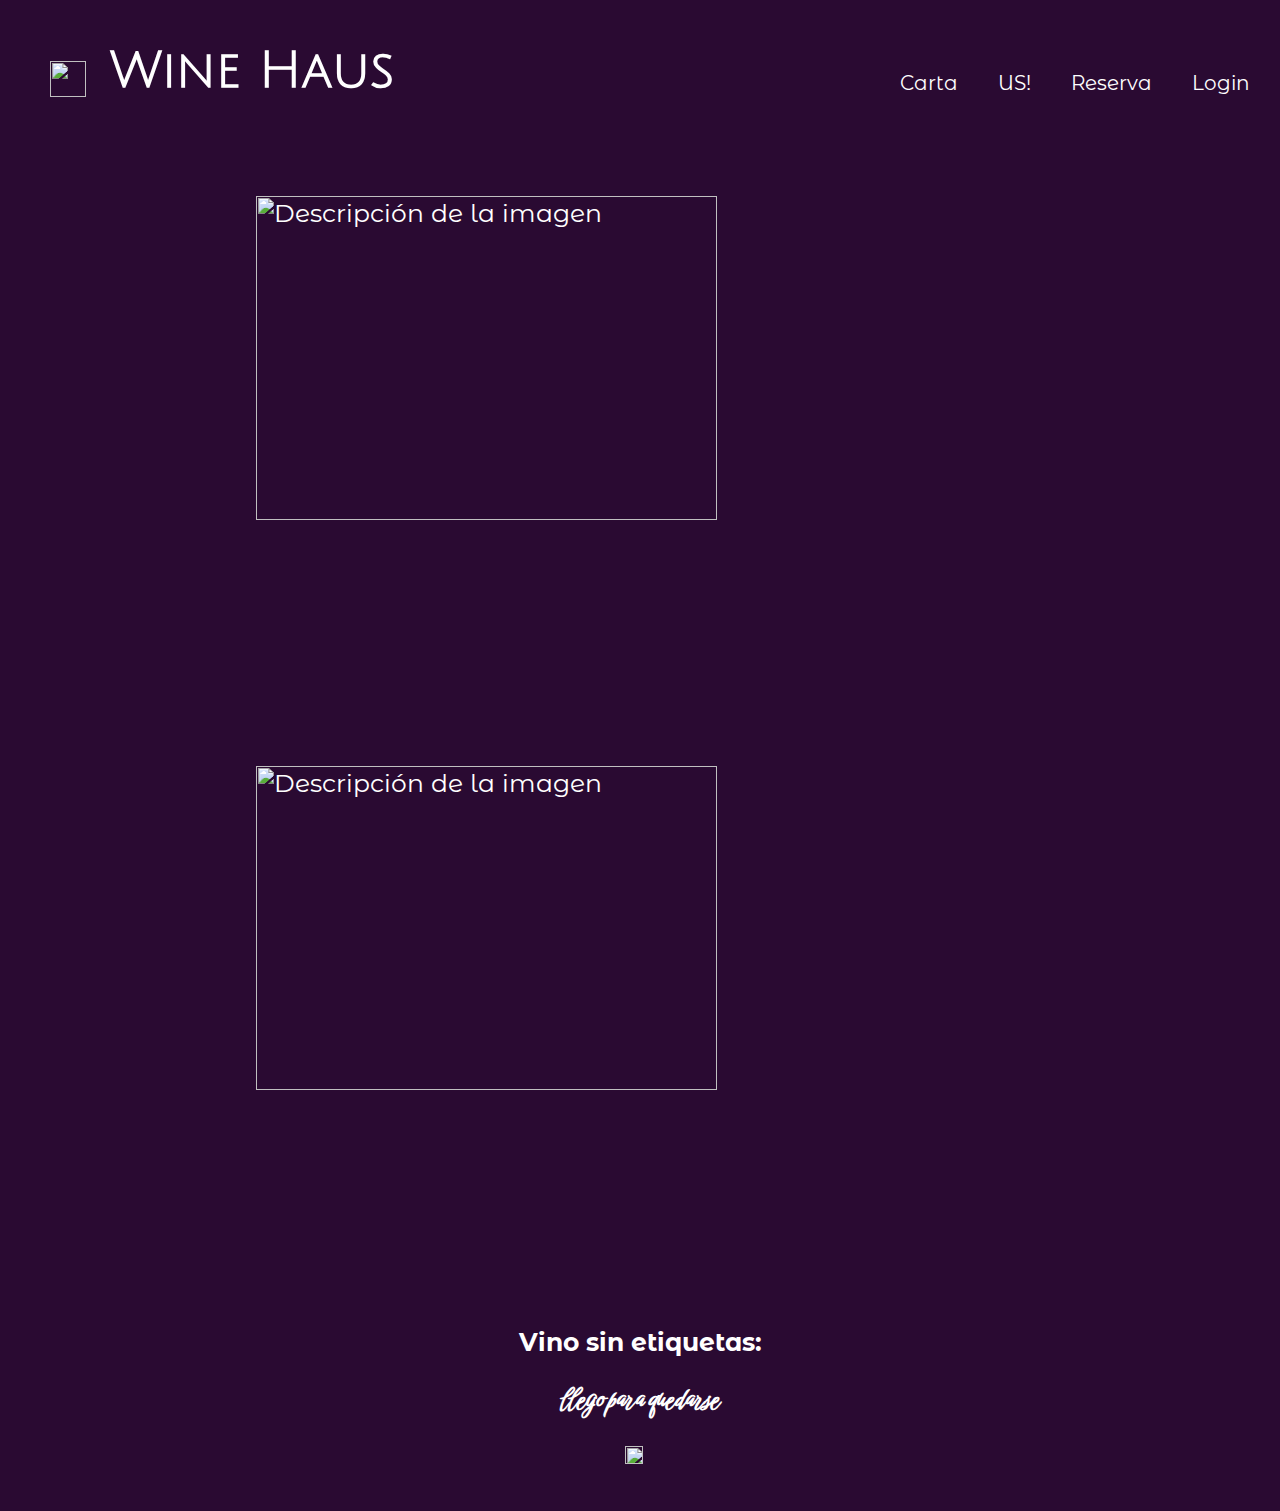
==== Produccion/index.html @ 64067903 "Add files via upload" ====
<!DOCTYPE <html>
 <html>
     <head>
        <title>
          Wine Haus
        </title>
        <link href="Estilos/estilo.css" rel="stylesheet" type="text/css">
        <style>
              @import url('https://fonts.googleapis.com/css2?family=Montserrat+Alternates&display=swap');
              @import url('https://fonts.googleapis.com/css2?family=Julius+Sans+One&family=Montserrat+Alternates&display=swap');
              @import url('https://fonts.googleapis.com/css2?family=Birthstone+Bounce:wght@500&family=Julius+Sans+One&family=Montserrat+Alternates&display=swap');
        </style>
      </head>
      <body>
      <header>
            <nav class="">
              <h1>Wine Haus</h1>
            <div class="WH">
              <img src="https://wine.haus/wp-content/uploads/2021/11/WH-LOGO-F.png">
            </div>
              <ul>
                <a href="Carta.html">Carta</a/li>
                <a href="US!.html">US!</a/li>
                <a href="Reserva.html">Reserva</a/li>
                <a href="Login.html">Login</a/li>
              </ul>
            </nav>
      </header>
        <div class="Fotos">
          <img src="https://mail.google.com/mail/u/0?ui=2&ik=477d6d16b9&attid=0.1.1&permmsgid=msg-f:1764254094885174737&th=187be3c07b28bdd1&view=fimg&fur=ip&sz=s0-l75-ft&attbid=ANGjdJ9NhbtNNQAa0BiLMphOgJhnTJ3abOiWZz_mZv8eS_GRNRr2gqo2LXFJ5SGZ3FAk-f4OEo5MAnlBtE4ISwv4uo3Pj_LsO0rvDjx9JyhMt65cBvW2Pb5M7aWPT_k&disp=emb" alt="Descripción de la imagen">
          <img src="https://mail.google.com/mail/u/0?ui=2&ik=477d6d16b9&attid=0.2&permmsgid=msg-f:1764190191412478137&th=187ba9a1cb5e80b9&view=att&disp=safe&realattid=f_lgwuxt3n1" alt="Descripción de la imagen"> 
        </div>
          <h2>Vino sin etiquetas:</h2>
          <h3> llego para quedarse </h3>

        <div class="Redes Sociales">
          <a href="https://www.instagram.com/winehaus.ar/?hl=es"><img src="https://cdn-icons-png.flaticon.com/512/87/87390.png" alt= "Instagram" class="logo"></a>
      </div>
      </body>
  </html>
---- Produccion/Estilos/estilo.css ----
h1{
text-align: left;
margin-left: 100px;
font-family: 'Julius Sans One', sans-serif;
}
.WH{
    display: flex;
    float: left;
    width: 100px;
    height: 100px;
    margin-left: 20px;
    margin-top: -100px;
}
body{
    font-family: 'Montserrat Alternates', sans-serif;
    margin-left:auto;
    background-color: #2A0A32;
    color: white;
    align-items: center;
    justify-content: flex-end;
    margin:auto; 
    text-align: flex-start;
    font-size: 25px;
}
header{
    padding: 10px;
    background-color:#2A0A32;
    color: white;
    align-items: top;
}

nav ul{
    display: flex;
    justify-content: right;
    color: white

}
.barra{
    display: flex;
    width: 1080px;
    height: 100px;
    align-items: center;
    flex-direction: column;
    justify-self: flex-start;
}

ul a {
    text-decoration: none;
    display: flex;
    flex-direction: row;
    justify-content: flex-end;
    font-size: 20px;
    color: white;
    margin: 20px;
    margin-top: -60px;

}

h2, h3{
    display: flex;
    text-align: center;
    justify-content: center;
    font-size: 25px;
}
h3{
    font-family: 'Birthstone Bounce', cursive;
}
img{
    display: block;
    margin-bottom: 20px;
    width: 60%;
    height: 5m;
    margin: auto;
    margin-top: 30px;
    
}

.logo{
    max-width: 30px;
    max-height: 30px;
    margin-bottom: 35px;
}
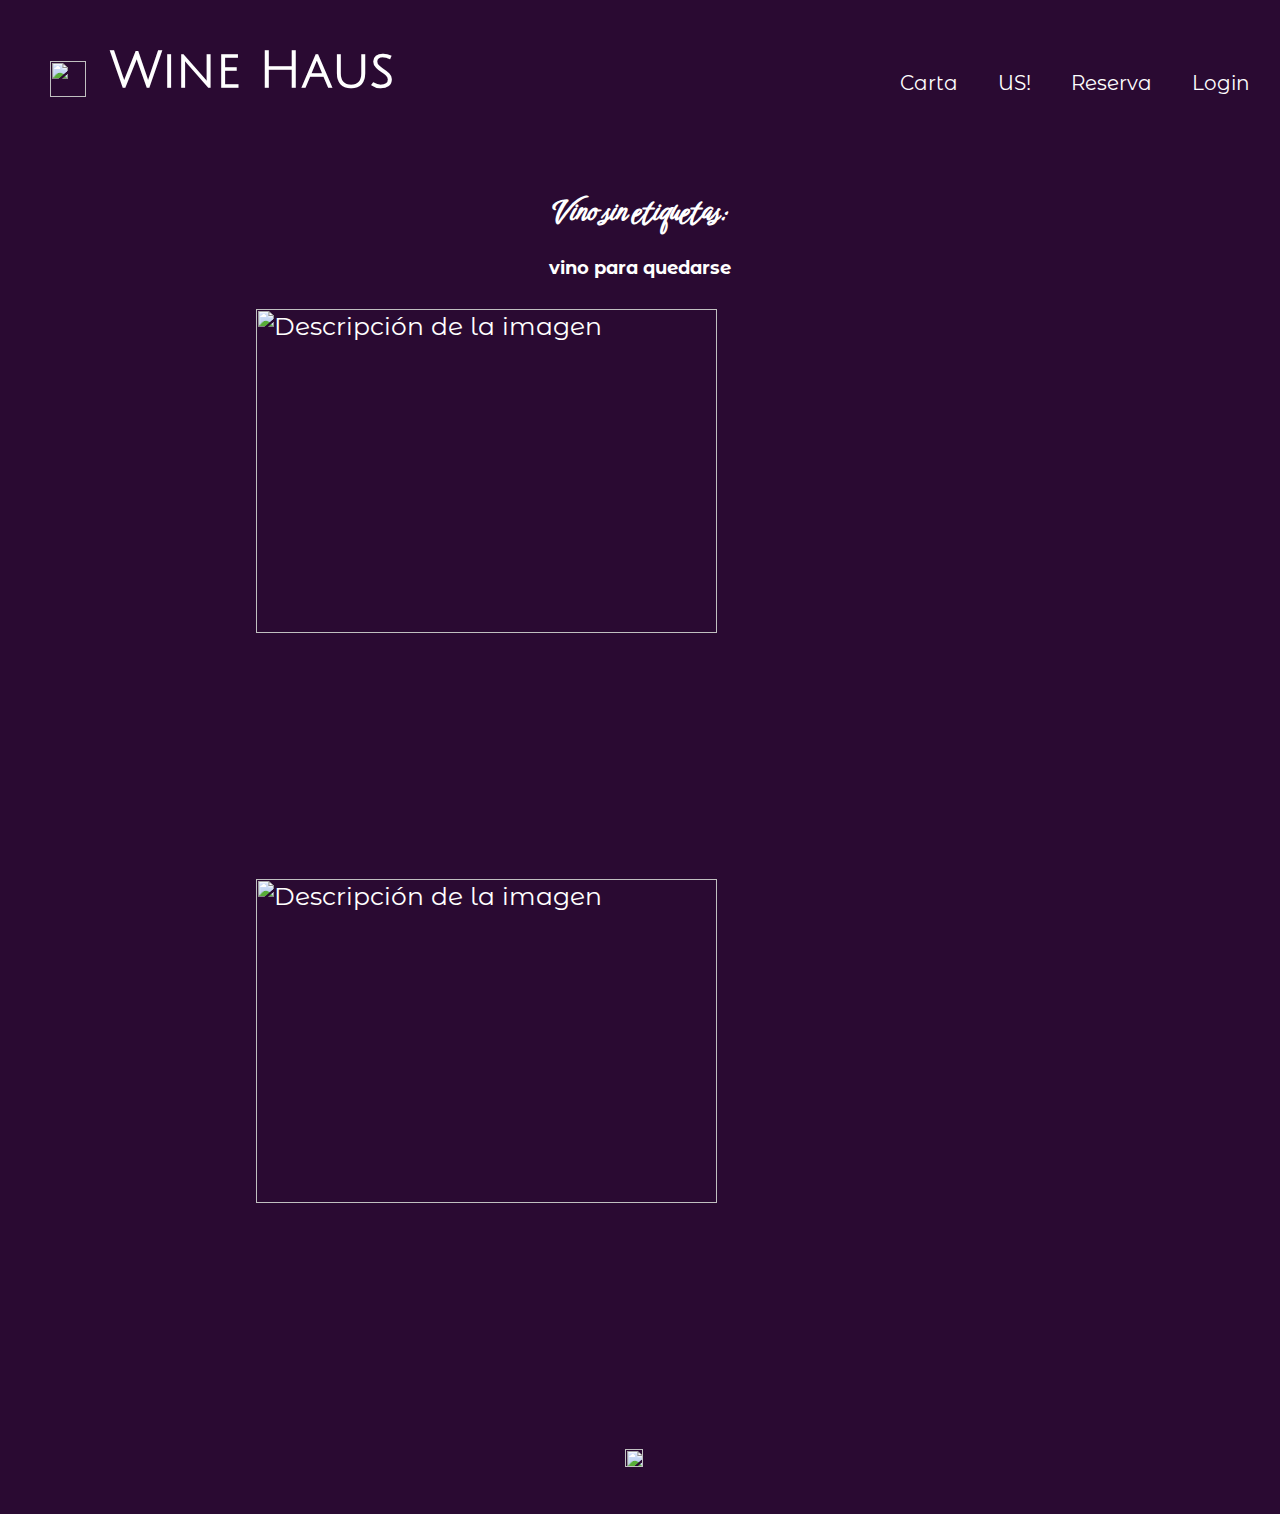
==== commit 953fd984: "Add files via upload" ====
--- a/Produccion/index.html
+++ b/Produccion/index.html
@@ -15,6 +15,7 @@
       <header>
             <nav class="">
               <h1>Wine Haus</h1>
+             
             <div class="WH">
               <img src="https://wine.haus/wp-content/uploads/2021/11/WH-LOGO-F.png">
             </div>
@@ -26,13 +27,12 @@
               </ul>
             </nav>
       </header>
+      <h2>Vino sin etiquetas:</h2>
+      <h3> vino   para   quedarse </h3>
         <div class="Fotos">
           <img src="https://mail.google.com/mail/u/0?ui=2&ik=477d6d16b9&attid=0.1.1&permmsgid=msg-f:1764254094885174737&th=187be3c07b28bdd1&view=fimg&fur=ip&sz=s0-l75-ft&attbid=ANGjdJ9NhbtNNQAa0BiLMphOgJhnTJ3abOiWZz_mZv8eS_GRNRr2gqo2LXFJ5SGZ3FAk-f4OEo5MAnlBtE4ISwv4uo3Pj_LsO0rvDjx9JyhMt65cBvW2Pb5M7aWPT_k&disp=emb" alt="Descripción de la imagen">
           <img src="https://mail.google.com/mail/u/0?ui=2&ik=477d6d16b9&attid=0.2&permmsgid=msg-f:1764190191412478137&th=187ba9a1cb5e80b9&view=att&disp=safe&realattid=f_lgwuxt3n1" alt="Descripción de la imagen"> 
         </div>
-          <h2>Vino sin etiquetas:</h2>
-          <h3> llego para quedarse </h3>
-
         <div class="Redes Sociales">
           <a href="https://www.instagram.com/winehaus.ar/?hl=es"><img src="https://cdn-icons-png.flaticon.com/512/87/87390.png" alt= "Instagram" class="logo"></a>
       </div>
--- a/Produccion/Estilos/estilo.css
+++ b/Produccion/Estilos/estilo.css
@@ -60,10 +60,27 @@
     display: flex;
     text-align: center;
     justify-content: center;
-    font-size: 25px;
+}
+h2{
+    font-family: 'Birthstone Bounce', cursive;
+    font-size: 30px;
 }
 h3{
-    font-family: 'Birthstone Bounce', cursive;
+    font-size: 18px;
+}
+h4{
+    display: flex;
+    text-align: center;
+    justify-content: center;
+    font-size: 20px;
+    padding-top: 80px;
+}
+h5{
+    display: flex;
+    text-align: center;
+    justify-content: center;
+    font-size: 20px;
+    padding-top: 80px;
 }
 img{
     display: block;
@@ -72,7 +89,6 @@
     height: 5m;
     margin: auto;
     margin-top: 30px;
-    
 }
 
 .logo{
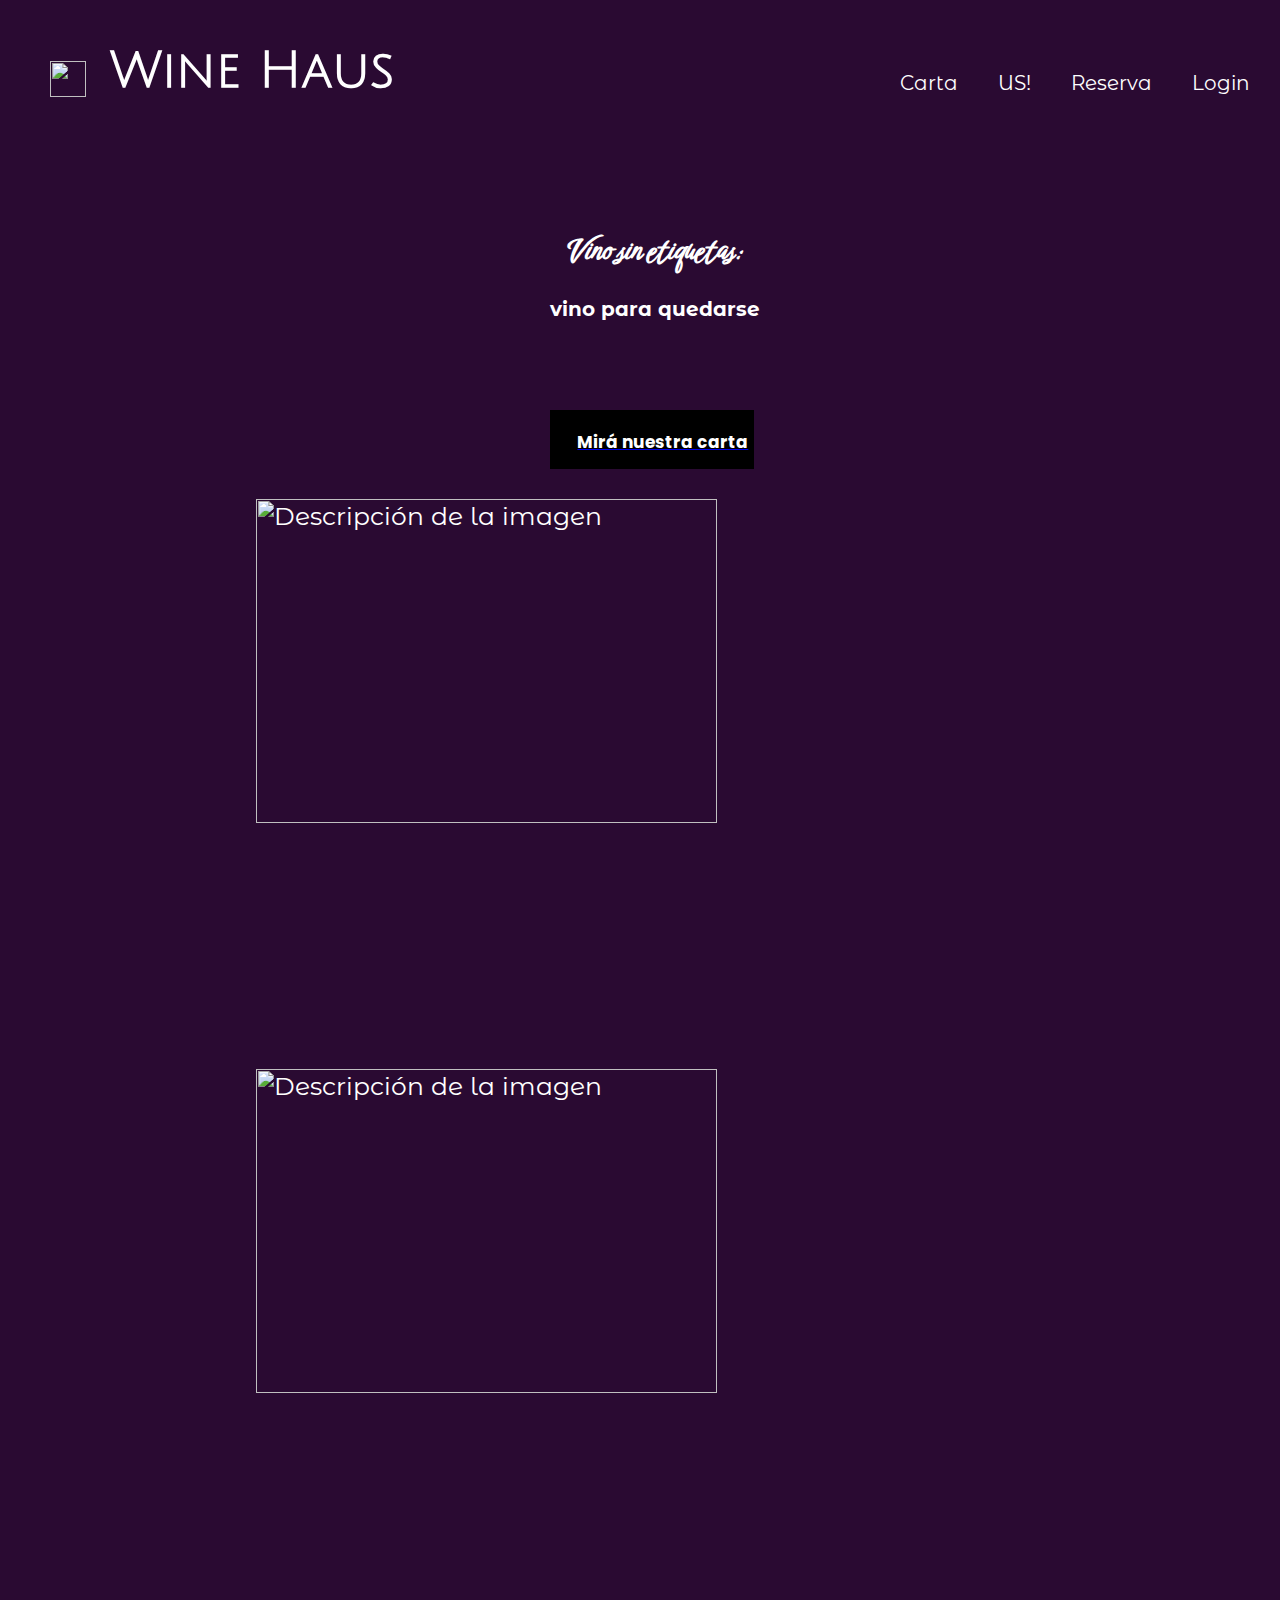
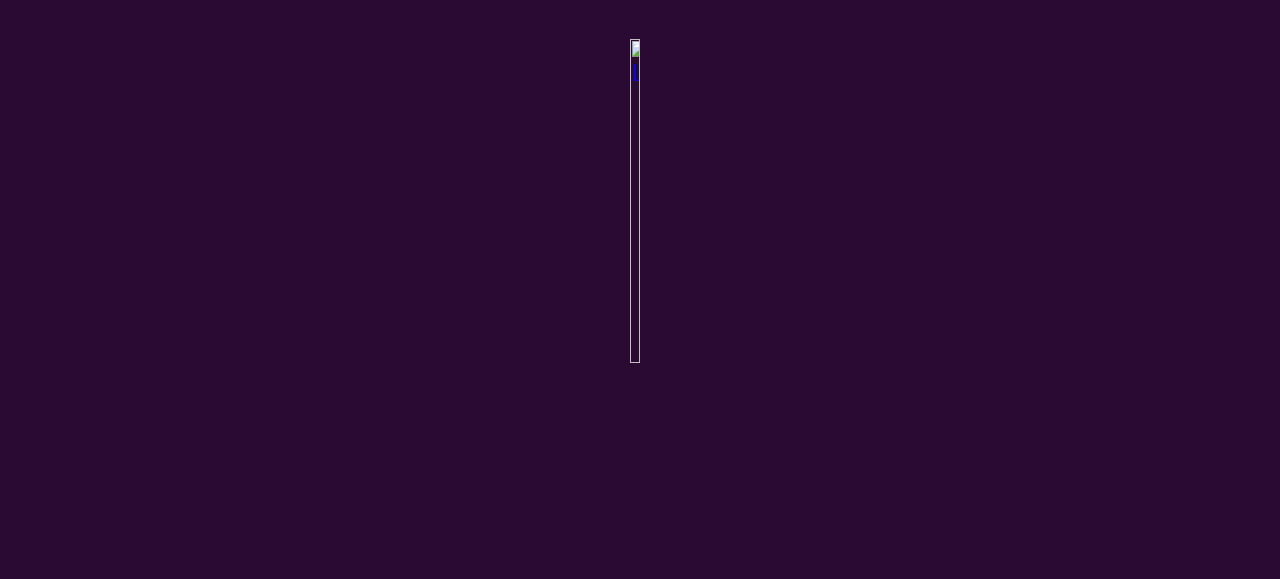
==== commit 45303e08: "Add files via upload" ====
--- a/Produccion/index.html
+++ b/Produccion/index.html
@@ -9,13 +9,13 @@
               @import url('https://fonts.googleapis.com/css2?family=Montserrat+Alternates&display=swap');
               @import url('https://fonts.googleapis.com/css2?family=Julius+Sans+One&family=Montserrat+Alternates&display=swap');
               @import url('https://fonts.googleapis.com/css2?family=Birthstone+Bounce:wght@500&family=Julius+Sans+One&family=Montserrat+Alternates&display=swap');
+                @import url('https://fonts.googleapis.com/css2?family=Poppins:wght@100&display=swap');
         </style>
       </head>
       <body>
       <header>
             <nav class="">
               <h1>Wine Haus</h1>
-             
             <div class="WH">
               <img src="https://wine.haus/wp-content/uploads/2021/11/WH-LOGO-F.png">
             </div>
@@ -27,15 +27,30 @@
               </ul>
             </nav>
       </header>
-      <h2>Vino sin etiquetas:</h2>
-      <h3> vino   para   quedarse </h3>
+
+      <div class="principal">
+        <h2>Vino sin etiquetas:</h2>
+        <h3> vino para quedarse </h3>
+      </div>
+
+      <div class="cuadro">
+        <a href="Carta.html">
+        <p>Mirá nuestra carta</p>
+        </a>
+      </div>
+      
         <div class="Fotos">
           <img src="https://mail.google.com/mail/u/0?ui=2&ik=477d6d16b9&attid=0.1.1&permmsgid=msg-f:1764254094885174737&th=187be3c07b28bdd1&view=fimg&fur=ip&sz=s0-l75-ft&attbid=ANGjdJ9NhbtNNQAa0BiLMphOgJhnTJ3abOiWZz_mZv8eS_GRNRr2gqo2LXFJ5SGZ3FAk-f4OEo5MAnlBtE4ISwv4uo3Pj_LsO0rvDjx9JyhMt65cBvW2Pb5M7aWPT_k&disp=emb" alt="Descripción de la imagen">
           <img src="https://mail.google.com/mail/u/0?ui=2&ik=477d6d16b9&attid=0.2&permmsgid=msg-f:1764190191412478137&th=187ba9a1cb5e80b9&view=att&disp=safe&realattid=f_lgwuxt3n1" alt="Descripción de la imagen"> 
         </div>
-        <div class="Redes Sociales">
-          <a href="https://www.instagram.com/winehaus.ar/?hl=es"><img src="https://cdn-icons-png.flaticon.com/512/87/87390.png" alt= "Instagram" class="logo"></a>
-      </div>
+      
+        <div class="RedesSociales">
+          <div>
+            <a href="https://www.instagram.com/winehaus.ar/?hl=es">
+              <img src="C:\Users\chiquirios\OneDrive\Documentos\Produccion\instagram (1).png" alt="Logo">
+            </a>
+          </div>          
+       </div>
       </body>
   </html>
 
--- a/Produccion/Estilos/estilo.css
+++ b/Produccion/Estilos/estilo.css
@@ -53,35 +53,52 @@
     color: white;
     margin: 20px;
     margin-top: -60px;
-
-}
-
-h2, h3{
-    display: flex;
-    text-align: center;
-    justify-content: center;
-}
-h2{
-    font-family: 'Birthstone Bounce', cursive;
+}
+
+.principal h2,h3{
+    color: white;
     font-size: 30px;
-}
-h3{
-    font-size: 18px;
-}
-h4{
-    display: flex;
-    text-align: center;
-    justify-content: center;
+    justify-content: center; 
+    text-align: center;
+    margin-left: 30px;
+    font-family:'Birthstone Bounce', cursive;
+    margin-top: 5%;
+}
+.principal h3{
+    font-family: 'Montserrat Alternates', sans-serif;
     font-size: 20px;
-    padding-top: 80px;
-}
-h5{
-    display: flex;
-    text-align: center;
-    justify-content: center;
-    font-size: 20px;
-    padding-top: 80px;
-}
+    margin-top: 2%;
+}
+
+.cuadro{
+    width: 200px; 
+    height: 55px; 
+    border: 2px solid black; 
+    align-items: center;
+    margin-left: 43%;
+    margin-top: 7%;
+    background-color: black;
+}
+
+.cuadro p{
+    text-align: justify; 
+    align-items: justify;
+    font-family: "Poppins", sans-serif;
+    font-weight: bold;
+    margin-left: 25px;
+    color: white;
+    text-decoration: none;
+}
+
+.cuadro p:hover{
+    background-color: white;
+    color: black;
+}
+.cuadro:hover{
+    background-color: white;
+    color: black;
+}
+
 img{
     display: block;
     margin-bottom: 20px;
@@ -89,10 +106,252 @@
     height: 5m;
     margin: auto;
     margin-top: 30px;
-}
-
-.logo{
+    
+}
+
+.RedesSociales{
     max-width: 30px;
     max-height: 30px;
     margin-bottom: 35px;
-}+    align-items: center;
+    text-align: center;
+    justify-content: center;
+    margin-left: 620px;
+}
+
+
+.fondo{
+    background-image: url(https://img.archiexpo.es/images_ae/photo-g/132605-10788216.webp);
+    background-repeat: repeat;
+    width: 32,5cm;
+    height: 40cm;
+    position:absolute;
+    background-size:cover;
+}
+
+.vino{
+    font-family: Arial, Helvetica, sans-serif;
+    color: white;
+    justify-content:left;
+    margin-left: 20px;
+    margin-bottom: 10px;
+    padding-top: 30px;
+}
+
+.segundo h2,h3{
+    color: white;
+    font-size: 20px;
+    justify-content: left;
+    margin-left: 30px;
+    font-family: 'Poppins', sans-serif;
+
+}
+
+.segundo h3{
+    justify-content: left;
+    text-align: left;
+    margin-left: 30px;
+}
+
+h4,h5,h6,h7,h8,h9,h10,h11,h12,h13,h14{
+    font-family:'Manrope', sans-serif;
+    color: white;
+    text-align: flex-start;
+    font-size: 27px;
+    font-weight: bold;
+    margin-left: 30px;
+    margin-top: 50px;
+}
+
+p{
+    font-family:'Manrope', sans-serif;
+    color: white;
+    text-align:left;
+    font-size: 17px;
+    margin-left: 30px;
+}
+
+.Contenedor{
+    float:left;
+    column-count: 2;
+    column-gap: 20px;
+}
+
+.Introduccion{
+    font-family: "Poppins", sans-serif;
+    margin-left: 20px;
+    display: flex;
+    justify-content: flex-end;
+    margin-right: -20px;
+    padding-right: 40px;
+}
+
+.Introduccion2{
+    font-family: "Poppins", sans-serif;
+    margin-left: 20px;
+    display: flex;
+    justify-content: flex-end;
+    margin-right: -20px;
+    padding-right: 40px;
+    font-weight: bold;
+}
+.Presentacion1{
+    font-family: 'Poppins', sans-serif;
+    background-color: #2A0A32;
+    color: white;
+    justify-content: flex-end;
+    text-align: flex-start;
+    font-size: 23px;
+    display: flex;
+    justify-content: center;
+    padding-top: 230px;
+    margin-left: -485px;
+}
+
+.Presentacion2{
+    font-family: "Poppins", sans-serif;
+    background-color: #2A0A32;
+    color: white;
+    justify-content:baseline;
+    text-align: flex-start;
+    font-size: 23px;
+    display: flex;
+    justify-content: center;
+    padding-top: 25px;
+    margin-left: auto;
+    margin-top: -57px;
+}
+
+.Presentacion3{
+    font-family: "Poppins", sans-serif;
+    background-color: #2A0A32;
+    color: white;
+    justify-content: flex-end;
+    text-align: flex-start;
+    font-size: 23px;
+    display: flex;
+    justify-content: right;
+    padding-top: 255px;
+    margin-right: 355px;
+    margin-top: -288px;
+}
+
+.Fotodueños{
+    margin-bottom: 20px;
+    margin: auto;
+    margin-top: 30px;
+    width: 150px;
+    height: 150px;
+    object-fit: cover;
+    display: flex;
+    justify-content: space-between;
+    margin: 0 auto; 
+    text-align: center;
+    justify-content: center;
+ }
+      
+.Fotodueños img{
+    width: 150%; 
+    margin-right: 10px; 
+    text-align: center;
+    justify-content: center;
+}
+    
+.Fotodueños img:last-child{
+    margin-right: 0;
+    text-align: center;
+    justify-content: center;
+}
+
+.Textito h2{
+    color: white;
+    font-size: 30px;
+    justify-content: left;
+    margin-left: 50px;
+    margin-top: 75px;
+    font-family: 'Poppins', sans-serif;
+}
+
+.Textito h3{
+    color: white;
+    font-size: 15px;
+    justify-content: justify;
+    margin-left: 5px;
+    font-family: 'Poppins', sans-serif;
+}
+
+.Textito h4{
+    color: white;
+    font-size: 15px;
+    justify-content: justify;
+    margin-left: 122px;
+    font-family: 'Poppins', sans-serif;
+    margin-right: 80px;
+}
+
+.Textito h5{
+    color: white;
+    font-size: 15px;
+    justify-content: justify;
+    margin-left: 122px;
+    font-family: 'Poppins', sans-serif;
+    margin-right: 80px;
+}
+
+.contacto{
+    color: white;
+    font-size: 30px;
+    justify-content: center; 
+    text-align: center;
+    margin-left: 12px;
+    font-family: 'Poppins', sans-serif;
+    font-weight:bolder;
+}
+
+.Contactofinal{
+    display: flex;
+    flex-direction: column;
+    align-items: center;
+    justify-content: center;
+    height: 60vh; 
+}
+  
+.contacto,.Mail,.Telefono{
+    margin-bottom: 10px; 
+}
+  
+
+.Mail{
+    flex-direction: column;
+    align-items: center;
+    justify-content: center;
+}
+
+.Telefono{
+    flex-direction: column;
+    align-items: center;
+    justify-content: center;
+}
+
+.WH2{
+    max-width: 240px;
+    max-height: 230px;
+    margin-bottom: 35px;
+    justify-content: center;
+    align-items: center;
+    vertical-align: middle;
+    flex-direction: column;
+    margin-left: 527px
+}
+
+.botonRESERVA{
+    font-family: "Poppins", sans-serif;
+    margin-left: 20px;
+    display: flex;
+    justify-content: flex-end;
+    margin-right: 40px;
+    padding-right: 40px;
+    font-weight: bold;
+    cursor: pointer;
+    position: sticky;
+}
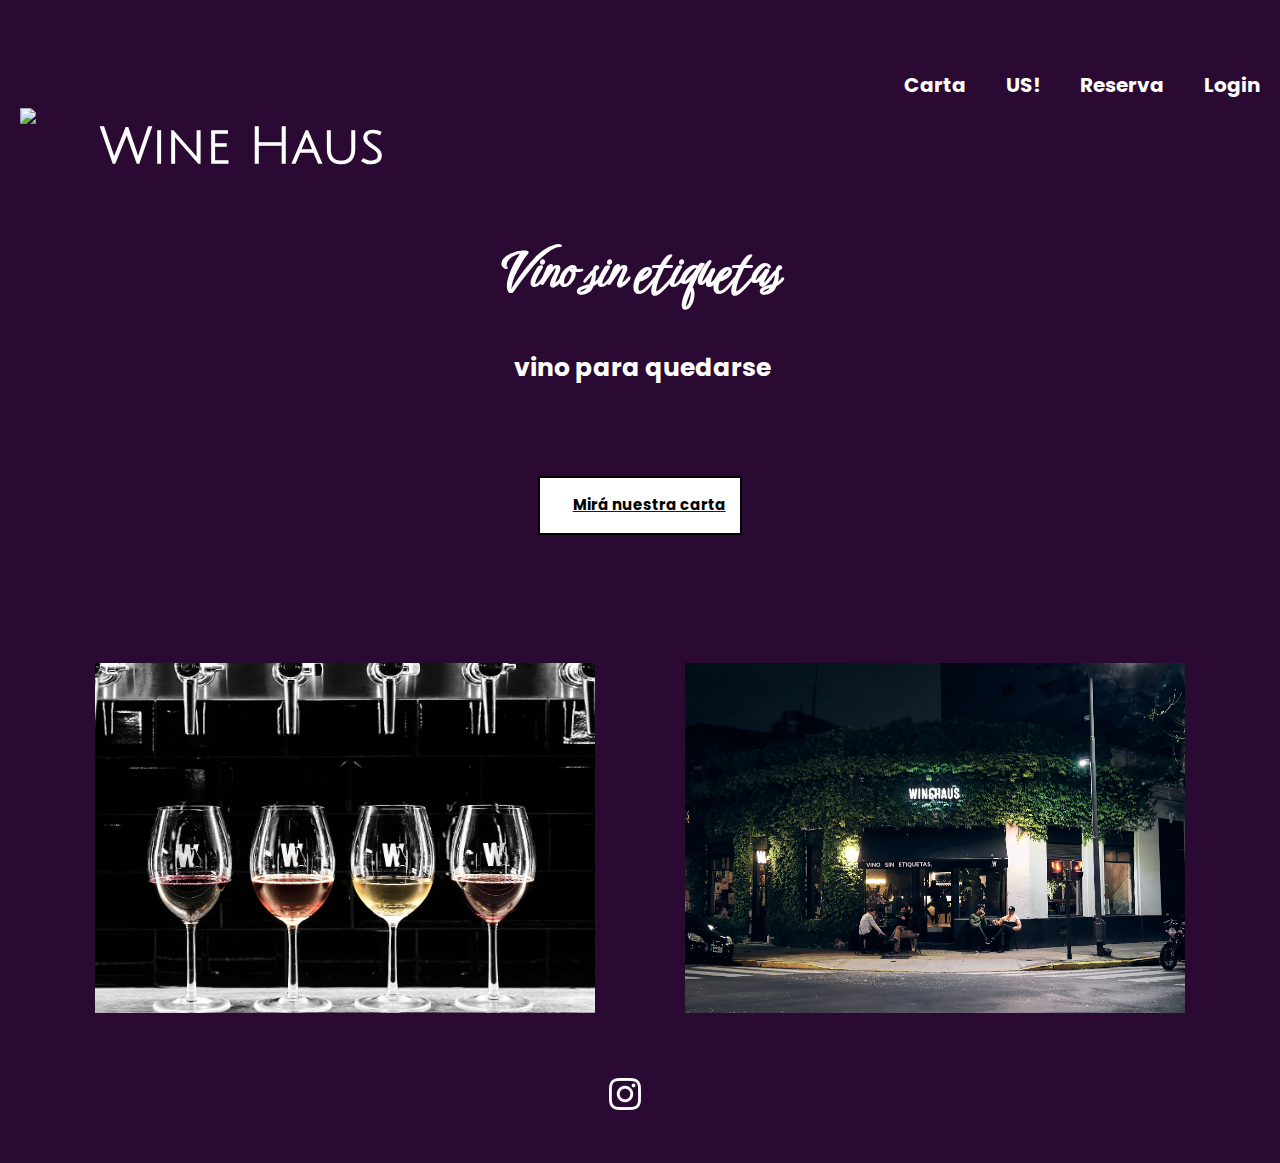
==== commit 5d80021f: "Add files via upload" ====
--- a/Produccion/index.html
+++ b/Produccion/index.html
@@ -6,30 +6,50 @@
         </title>
         <link href="Estilos/estilo.css" rel="stylesheet" type="text/css">
         <style>
-              @import url('https://fonts.googleapis.com/css2?family=Montserrat+Alternates&display=swap');
               @import url('https://fonts.googleapis.com/css2?family=Julius+Sans+One&family=Montserrat+Alternates&display=swap');
               @import url('https://fonts.googleapis.com/css2?family=Birthstone+Bounce:wght@500&family=Julius+Sans+One&family=Montserrat+Alternates&display=swap');
-                @import url('https://fonts.googleapis.com/css2?family=Poppins:wght@100&display=swap');
+              @import url('https://fonts.googleapis.com/css2?family=Poppins:wght@100&display=swap');
         </style>
       </head>
       <body>
       <header>
-            <nav class="">
+          <input type="checkbox" id="check">
+          <label for="check" class="mostrar-menu">
+            &#8801
+          </label>
+          
+              <div class="menu">
+                <a href="Carta.html"> Carta</a>
+                <a href="US!.html"> US!</a>
+                <a href="Reserva.html"> Reserva</a>
+                <a href="Login.html"> Login</a>
+                <label for="check" class="esconder-menu">
+                  &#215
+                </label>
+              </div>
+       </header>
+       
+      <nav class="">
               <h1>Wine Haus</h1>
             <div class="WH">
               <img src="https://wine.haus/wp-content/uploads/2021/11/WH-LOGO-F.png">
             </div>
+
+            <div class="menu2"> 
               <ul>
-                <a href="Carta.html">Carta</a/li>
-                <a href="US!.html">US!</a/li>
-                <a href="Reserva.html">Reserva</a/li>
-                <a href="Login.html">Login</a/li>
-              </ul>
-            </nav>
-      </header>
+                <a href="Carta.html"> Carta</a>
+                <a href="US!.html"> US!</a>
+                <a href="Reserva.html"> Reserva</a>
+                <a href="Login.html"> Login</a>
+              </ul> 
+            </div>
+
+      </nav>
+
+    
 
       <div class="principal">
-        <h2>Vino sin etiquetas:</h2>
+        <h2>Vino sin etiquetas</h2>
         <h3> vino para quedarse </h3>
       </div>
 
@@ -39,18 +59,26 @@
         </a>
       </div>
       
-        <div class="Fotos">
-          <img src="https://mail.google.com/mail/u/0?ui=2&ik=477d6d16b9&attid=0.1.1&permmsgid=msg-f:1764254094885174737&th=187be3c07b28bdd1&view=fimg&fur=ip&sz=s0-l75-ft&attbid=ANGjdJ9NhbtNNQAa0BiLMphOgJhnTJ3abOiWZz_mZv8eS_GRNRr2gqo2LXFJ5SGZ3FAk-f4OEo5MAnlBtE4ISwv4uo3Pj_LsO0rvDjx9JyhMt65cBvW2Pb5M7aWPT_k&disp=emb" alt="Descripción de la imagen">
-          <img src="https://mail.google.com/mail/u/0?ui=2&ik=477d6d16b9&attid=0.2&permmsgid=msg-f:1764190191412478137&th=187ba9a1cb5e80b9&view=att&disp=safe&realattid=f_lgwuxt3n1" alt="Descripción de la imagen"> 
+      <div class="fotos">
+        <div class="foto1">
+          <img src="./imagenes/copas de vino pag. inicio.jpg" alt="Imagen 1">
         </div>
-      
+
+        <div class="foto2">
+          <img src="./imagenes/foto WH afuera.jpeg" alt="Imagen 2">
+        </div>
+        
+        </div>
+
+    
+      <footer> 
         <div class="RedesSociales">
-          <div>
+          <div class="logo">
             <a href="https://www.instagram.com/winehaus.ar/?hl=es">
-              <img src="C:\Users\chiquirios\OneDrive\Documentos\Produccion\instagram (1).png" alt="Logo">
+              <img src="./imagenes/instagram (1).png" alt="Logo">
             </a>
           </div>          
        </div>
+      </footer>
       </body>
-  </html>
-
+  </html>--- a/Produccion/Estilos/estilo.css
+++ b/Produccion/Estilos/estilo.css
@@ -1,357 +1,925 @@
 h1{
-text-align: left;
-margin-left: 100px;
-font-family: 'Julius Sans One', sans-serif;
-}
-.WH{
-    display: flex;
-    float: left;
-    width: 100px;
-    height: 100px;
-    margin-left: 20px;
-    margin-top: -100px;
-}
-body{
-    font-family: 'Montserrat Alternates', sans-serif;
-    margin-left:auto;
-    background-color: #2A0A32;
-    color: white;
-    align-items: center;
-    justify-content: flex-end;
-    margin:auto; 
-    text-align: flex-start;
-    font-size: 25px;
-}
-header{
-    padding: 10px;
-    background-color:#2A0A32;
-    color: white;
-    align-items: top;
-}
-
-nav ul{
-    display: flex;
-    justify-content: right;
-    color: white
-
-}
-.barra{
-    display: flex;
-    width: 1080px;
-    height: 100px;
-    align-items: center;
-    flex-direction: column;
-    justify-self: flex-start;
-}
-
-ul a {
-    text-decoration: none;
-    display: flex;
-    flex-direction: row;
-    justify-content: flex-end;
-    font-size: 20px;
-    color: white;
-    margin: 20px;
-    margin-top: -60px;
-}
-
-.principal h2,h3{
-    color: white;
-    font-size: 30px;
-    justify-content: center; 
-    text-align: center;
-    margin-left: 30px;
-    font-family:'Birthstone Bounce', cursive;
-    margin-top: 5%;
-}
-.principal h3{
-    font-family: 'Montserrat Alternates', sans-serif;
-    font-size: 20px;
-    margin-top: 2%;
-}
-
-.cuadro{
-    width: 200px; 
-    height: 55px; 
-    border: 2px solid black; 
-    align-items: center;
-    margin-left: 43%;
-    margin-top: 7%;
-    background-color: black;
-}
-
-.cuadro p{
-    text-align: justify; 
-    align-items: justify;
-    font-family: "Poppins", sans-serif;
-    font-weight: bold;
-    margin-left: 25px;
-    color: white;
-    text-decoration: none;
-}
-
-.cuadro p:hover{
-    background-color: white;
-    color: black;
-}
-.cuadro:hover{
-    background-color: white;
-    color: black;
-}
-
-img{
+    text-align: left;
+    margin-left: 100px;
+    font-family: 'Julius Sans One', sans-serif;
+    font-size: 50px;
     display: block;
-    margin-bottom: 20px;
-    width: 60%;
-    height: 5m;
-    margin: auto;
-    margin-top: 30px;
-    
-}
-
-.RedesSociales{
-    max-width: 30px;
-    max-height: 30px;
-    margin-bottom: 35px;
-    align-items: center;
-    text-align: center;
-    justify-content: center;
-    margin-left: 620px;
-}
-
-
-.fondo{
-    background-image: url(https://img.archiexpo.es/images_ae/photo-g/132605-10788216.webp);
-    background-repeat: repeat;
-    width: 32,5cm;
-    height: 40cm;
-    position:absolute;
-    background-size:cover;
-}
-
-.vino{
-    font-family: Arial, Helvetica, sans-serif;
-    color: white;
-    justify-content:left;
-    margin-left: 20px;
-    margin-bottom: 10px;
-    padding-top: 30px;
-}
-
-.segundo h2,h3{
-    color: white;
-    font-size: 20px;
-    justify-content: left;
-    margin-left: 30px;
-    font-family: 'Poppins', sans-serif;
-
-}
-
-.segundo h3{
-    justify-content: left;
-    text-align: left;
-    margin-left: 30px;
-}
-
-h4,h5,h6,h7,h8,h9,h10,h11,h12,h13,h14{
-    font-family:'Manrope', sans-serif;
-    color: white;
-    text-align: flex-start;
-    font-size: 27px;
-    font-weight: bold;
-    margin-left: 30px;
-    margin-top: 50px;
-}
-
-p{
-    font-family:'Manrope', sans-serif;
-    color: white;
-    text-align:left;
-    font-size: 17px;
-    margin-left: 30px;
-}
-
-.Contenedor{
-    float:left;
-    column-count: 2;
-    column-gap: 20px;
-}
-
-.Introduccion{
-    font-family: "Poppins", sans-serif;
-    margin-left: 20px;
-    display: flex;
-    justify-content: flex-end;
-    margin-right: -20px;
-    padding-right: 40px;
-}
-
-.Introduccion2{
-    font-family: "Poppins", sans-serif;
-    margin-left: 20px;
-    display: flex;
-    justify-content: flex-end;
-    margin-right: -20px;
-    padding-right: 40px;
-    font-weight: bold;
-}
-.Presentacion1{
-    font-family: 'Poppins', sans-serif;
-    background-color: #2A0A32;
-    color: white;
-    justify-content: flex-end;
-    text-align: flex-start;
-    font-size: 23px;
-    display: flex;
-    justify-content: center;
-    padding-top: 230px;
-    margin-left: -485px;
-}
-
-.Presentacion2{
-    font-family: "Poppins", sans-serif;
-    background-color: #2A0A32;
-    color: white;
-    justify-content:baseline;
-    text-align: flex-start;
-    font-size: 23px;
-    display: flex;
-    justify-content: center;
-    padding-top: 25px;
-    margin-left: auto;
-    margin-top: -57px;
-}
-
-.Presentacion3{
-    font-family: "Poppins", sans-serif;
-    background-color: #2A0A32;
-    color: white;
-    justify-content: flex-end;
-    text-align: flex-start;
-    font-size: 23px;
-    display: flex;
-    justify-content: right;
-    padding-top: 255px;
-    margin-right: 355px;
-    margin-top: -288px;
-}
-
-.Fotodueños{
-    margin-bottom: 20px;
-    margin: auto;
-    margin-top: 30px;
-    width: 150px;
-    height: 150px;
-    object-fit: cover;
-    display: flex;
-    justify-content: space-between;
-    margin: 0 auto; 
-    text-align: center;
-    justify-content: center;
- }
+    margin-top: 0px;
+    }
+    
+    .WH{
+        display: flex;
+        float: left;
+        width: 80px;
+        height: 80px;
+        margin-left: 20px;
+        margin-top: -100px;
+    }
+    
+    body{
+        font-family: 'Poppins', sans-serif;
+        margin-left:auto;
+        background-color: #2A0A32;
+        color: white;
+        align-items: center;
+        justify-content: flex-end;
+        margin:auto; 
+        text-align: flex-start;
+        font-size: 25px;
+        font-weight: bold;
+        width: 100%;
+    }
+    
+    header{
+        background-color:#2A0A32;
+        color: white;
+        margin-top: 40px;
+    }
+    
+    nav ul{
+        display: flex;
+        justify-content: right;
+        color: white;
+        margin-top: 20px;
+    }
+    
+    .barra{
+        display: flex;
+        width: 1080px;
+        height: 100px;
+        align-items: center;
+        flex-direction: row;
+        flex-wrap: wrap;
+        justify-self: flex-start;
+        justify-content: space-between;
+        margin-top: 60px;
+    }
+    
+    ul a {
+        text-decoration: none;
+        flex-direction: row;
+        font-size: 10px;
+        color: white;
+        margin-left: 75%;
+    }
+
+    .menu{
+ 
+        padding-top: 10px;
+        justify-content:flex-end;
+        display:flex;
+        font-size: 20px;
+    }
+
+    .menu a{
+        text-decoration: none;
+        color: white;
+        padding: 20px;
+        flex-wrap: wrap;
+        justify-self: flex-start;
+    }
+
+    .menu2{
+        display: none;
+    }
+
+    #check{
+        display: none;
+    }
+
+    .mostrar-menu{
+        display: none;
+    }
+
+    .esconder-menu{
+        display: none;
+    }
+    
+    .principal h2,h3{
+        color: white;
+        font-size: 50px;
+        justify-content: center; 
+        text-align: center;
+        margin-left: 2px;
+        font-family:'Birthstone Bounce', cursive;
+        margin-top: 5%;
+    }
+    
+    .principal h3{
+        font-family: 'Poppins', sans-serif;
+        font-size: 25px;
+        margin-top: 20px;
+        font-weight: bold;
+        margin-left: 5px;
+    }
+    
+    .cuadro{
+        width: 200px; 
+        height: 55px; 
+        border: 2px solid black; 
+        align-items: center;
+        margin-left: 42%;
+        margin-top: 7%;
+        background-color: white;
+        margin-bottom: 10%;
+    }
+    
+    .cuadro p{
+        text-align: justify; 
+        align-items: justify;
+        font-family: "Poppins", sans-serif;
+        font-weight: bold;
+        margin-left: 33px;
+        color: black;
+        text-decoration: none;
+    }
+    
+    .cuadro p:hover{
+        background-color: black;
+        color: white;
+    }
+    
+    .cuadro:hover{
+        background-color: black;
+        color: white;
+    }
+    
+    .fotos{
+        display: flex;
+        margin: auto;
+        margin-left: 5px;
+        margin-right: 5px;
+        justify-content: space-evenly;
+    }
+    
+    .fotos img{
+        width: 500px;
+        height: 350px;
+        display: flex;
+        margin: auto;
+        justify-content: center;
+        text-align: center;
+        align-items: center;
+        margin-bottom: 20px;
+    }
+    
+    .RedesSociales{
+        width: 50px;
+        height: 50px;
+        margin-bottom: 35px;
+        align-items: center;
+        text-align: center;
+        justify-content: center;
+        margin-left: 600px;
+        margin-top: 45px;
+    }
+    
+    .fondo{
+        background-image: url(https://img.archiexpo.es/images_ae/photo-g/132605-10788216.webp);
+        background-repeat: repeat;
+        width: 32,5cm;
+        height: 40cm;
+        position:absolute;
+        background-size:cover;
+    }
+    
+    .botonINICIO4{
+        width: 100px; 
+        height: 40px; 
+        align-items: center;
+        margin-left: 30px;
+        background-color: white;
+        margin-top: 30px;
+        color: black;
+    }
+    
+    .botonINICIO4 p{
+        text-align: justify; 
+        align-items: justify;
+        font-family: "Poppins", sans-serif;
+        font-weight: bold;
+        margin-left: 28px;
+        margin-top: 40px;
+        color: black;
+        size: 20px;
+        text-decoration: none;
+        padding-top: 8%;
+    }
+    
+    .botonINICIO4 p:hover{
+        color: white;
+    }
+    
+    .botonINICIO4:hover{
+        background-color: #5F1533;
+        color: white;
+    }
+    
+    .menuCARTA{
+        background-image: url(https://img.archiexpo.es/images_ae/photo-g/132605-10788216.webp);
+        background-repeat: no-repeat;
+        width: 32,5cm;
+        height: 40cm;
+        position:absolute;
+        background-size:cover;
+    }
+    
+    .vino{
+        font-family: "Montserrat Alternative" sans-serif;
+        color: white;
+        justify-content:left;
+        margin-left: 20px;
+        margin-bottom: 10px;
+        padding-top: 30px;
+    }
+    
+    .segundo h2,h3{
+        color: white;
+        font-size: 20px;
+        justify-content: left;
+        margin-left: 30px;
+        font-family: 'Poppins', sans-serif;
+    
+    }
+    
+    .segundo h3{
+        justify-content: left;
+        text-align: left;
+        margin-left: 30px;
+        font-size: 20px;
+        margin-top: 0;
+        margin-bottom: 5%;
+    }
+    
+    h4{
+        font-family:'Poppins', sans-serif;
+        color: white;
+        text-align: flex-start;
+        font-size: 27px;
+        margin-left: 30px;
+        margin-top: 0;
+    }
+    
+    p{
+        font-family:'Poppins', sans-serif;
+        color: white;
+        text-align:left;
+        font-size: 15px;
+        margin-left: 30px;
+    }
+    
+    .Contenedor{
+        float:left;
+        column-count: 2;
+        column-gap: 20px;
+    }
+    
+    .Introduccion{
+        font-family: "Poppins", sans-serif;
+        margin-left: 20px;
+        display: flex;
+        justify-content: flex-end;
+        margin-right: -20px;
+        padding-right: 40px;
+        margin-top: 20px;
+    }
+    
+    .Introduccion2{
+        font-family: "Poppins", sans-serif;
+        margin-left: 20px;
+        display: flex;
+        justify-content: flex-end;
+        margin-right: -20px;
+        padding-right: 40px;
+        font-weight: bold;
+    }
+    
+    .botonINICIO{
+        width: 100px; 
+        height: 40px; 
+        border: 2px solid white; 
+        align-items: center;
+        margin-left: 30px;
+        background-color: white;
+        margin-top: 5px;
+        color: black;
+    }
+    
+    .botonINICIO p{
+        text-align: justify; 
+        align-items: justify;
+        font-family: "Poppins", sans-serif;
+        font-weight: bold;
+        margin-left: 25px;
+        margin-top: 5px;
+        color: black;
+        text-decoration: none;
+    }
+    
+    .botonINICIO p:hover{
+        background-color: black;
+        color: white;
+    }
+    
+    .botonINICIO:hover{
+        background-color: black;
+        color: white;
+        border: 2px solid black;
+    }
+    
+    .contenedor-imagenes{
+    width: 100%;
+    }
+    
+    .contenedor-dueños{
+        display: flex;
+        flex-direction: row;
+        justify-content: center;
+        align-items: center;
+        width: 100%;
+    }
+    
+    .persona1 img{
+        width: 200px;
+        height: 300px;
+        justify-content: space-between;
+        margin: 20px;
+    }
+    
+    .persona1 h1{
+        font-family: "Poppins", sans-serif;
+        font-size: 20px;
+        text-align: center;
+        justify-content: center;
+        align-items: center;
+        margin: 20px;
+    }
+    
+    .Textito h2{
+        color: white;
+        font-size: 30px;
+        justify-content: left;
+        margin-left: 50px;
+        margin-top: 75px;
+        font-family: 'Poppins', sans-serif;
+    }
+    
+    .Textito h3{
+        color: white;
+        font-size: 15px;
+        justify-content: justify;
+        margin-left: 5px;
+        font-family: 'Poppins', sans-serif;
+    }
+    
+    .Textito h4{
+        color: white;
+        font-size: 15px;
+        justify-content: justify;
+        margin-left: 122px;
+        font-family: 'Poppins', sans-serif;
+        margin-right: 80px;
+    }
+    
+    .Textito h5{
+        color: white;
+        font-size: 15px;
+        justify-content: justify;
+        margin-left: 122px;
+        font-family: 'Poppins', sans-serif;
+        margin-right: 80px;
+    }
+    
+    .contacto{
+        color: white;
+        font-size: 30px;
+        justify-content: center; 
+        text-align: center;
+        margin-left: 12px;
+        font-family: 'Poppins', sans-serif;
+        font-weight:bolder;
+    }
+    
+    .Contactofinal{
+        display: flex;
+        flex-direction: column;
+        align-items: center;
+        justify-content: center;
+        height: 60vh; 
+    }
       
-.Fotodueños img{
-    width: 150%; 
-    margin-right: 10px; 
-    text-align: center;
-    justify-content: center;
-}
-    
-.Fotodueños img:last-child{
-    margin-right: 0;
-    text-align: center;
-    justify-content: center;
-}
-
-.Textito h2{
-    color: white;
-    font-size: 30px;
-    justify-content: left;
-    margin-left: 50px;
-    margin-top: 75px;
-    font-family: 'Poppins', sans-serif;
-}
-
-.Textito h3{
-    color: white;
-    font-size: 15px;
-    justify-content: justify;
-    margin-left: 5px;
-    font-family: 'Poppins', sans-serif;
-}
-
-.Textito h4{
-    color: white;
-    font-size: 15px;
-    justify-content: justify;
-    margin-left: 122px;
-    font-family: 'Poppins', sans-serif;
-    margin-right: 80px;
-}
-
-.Textito h5{
-    color: white;
-    font-size: 15px;
-    justify-content: justify;
-    margin-left: 122px;
-    font-family: 'Poppins', sans-serif;
-    margin-right: 80px;
-}
-
-.contacto{
-    color: white;
-    font-size: 30px;
-    justify-content: center; 
-    text-align: center;
-    margin-left: 12px;
-    font-family: 'Poppins', sans-serif;
-    font-weight:bolder;
-}
-
-.Contactofinal{
-    display: flex;
-    flex-direction: column;
-    align-items: center;
-    justify-content: center;
-    height: 60vh; 
-}
-  
-.contacto,.Mail,.Telefono{
-    margin-bottom: 10px; 
-}
-  
-
-.Mail{
-    flex-direction: column;
-    align-items: center;
-    justify-content: center;
-}
-
-.Telefono{
-    flex-direction: column;
-    align-items: center;
-    justify-content: center;
-}
-
-.WH2{
-    max-width: 240px;
-    max-height: 230px;
-    margin-bottom: 35px;
-    justify-content: center;
-    align-items: center;
-    vertical-align: middle;
-    flex-direction: column;
-    margin-left: 527px
-}
-
-.botonRESERVA{
-    font-family: "Poppins", sans-serif;
-    margin-left: 20px;
-    display: flex;
-    justify-content: flex-end;
-    margin-right: 40px;
-    padding-right: 40px;
-    font-weight: bold;
-    cursor: pointer;
-    position: sticky;
-}
+    .contacto,.Mail,.Telefono{
+        margin-bottom: 10px; 
+    }
+      
+    
+    .Mail{
+        flex-direction: column;
+        align-items: center;
+        justify-content: center;
+    }
+    
+    .Telefono{
+        flex-direction: column;
+        align-items: center;
+        justify-content: center;
+    }
+    
+    .WH2 img{
+        display: flex;
+        flex-direction: column;
+        margin: auto;
+        align-items: center;
+        width: 100px;
+        height: 100px;
+    }
+    
+    .reservarcuadrado{
+        width: 100%;
+    }
+    
+    .boton{
+        height: 40px;
+        width: 100px;
+        border: solid 3px white;
+        margin-right: 90%;
+        
+    }
+    
+    .boton a {
+        text-align: center;
+        text-decoration: none;
+        color: white;
+    }
+    
+    .boton a:hover {
+        color: white;
+    }
+      
+    .boton:hover {
+        background-color: black;
+    }
+    
+    
+    .IntroduccionReserva h2,h3{
+        color: white;
+        font-size: 25px;
+        justify-content: center;
+        text-align: center;
+        margin-top: 40px;
+        font-family: 'Poppins', sans-serif;
+    }
+    
+    .IntroduccionReserva h3{
+        margin-bottom: 50px;
+    }
+    
+    .reservar2{
+        font-family: "Poppins", sans-serif;
+        margin-left: 20px;
+        display: flex;
+        justify-content: flex-end;
+        background-color: white;
+        align-items: right;
+    }
+    
+    #fondo-reserva{
+        background-image:linear-gradient(
+            0deg,
+         rgba(0, 0, 0, 0.5),
+         rgba(0, 0, 0, 0.5)
+        )
+        ,url(../imagenes/fondo\ RESERVA\ \(2\).png);
+        background-repeat: no-repeat;
+        background-size: cover;
+    }
+    
+    .Formularios-reserva ul li{
+        font-family: "Poppins", sans-serif;
+        margin-left: 30px;
+        margin-top: 20px;
+        align-items: center;
+        justify-content: center;
+        size: 40px;
+        color: white;
+        flex-direction: row;
+        list-style-type: none;
+    }
+    
+    .botonINICIO2{
+        width: 100px; 
+        height: 40px; 
+        border: 2px solid white; 
+        align-items: center;
+        margin-left: 30px;
+        background-color: white;
+        margin-top: 50px;
+        color: black;
+    }
+    
+    .botonINICIO2 p{
+        text-align: justify; 
+        align-items: justify;
+        font-family: "Poppins", sans-serif;
+        font-weight: bold;
+        margin-left: 25px;
+        margin-top: 5px;
+        color: black;
+        text-decoration: none;
+    }
+    
+    .botonINICIO2 p:hover{
+        background-color: black;
+        color: white;
+    }
+    
+    .botonINICIO2:hover{
+        background-color: black;
+        color: white;
+        border: 2px solid black;
+    }
+    
+    .botonINICIO3{
+        width: 100px; 
+        height: 40px; 
+        border: 2px solid white; 
+        align-items: center;
+        margin-left: 30px;
+        background-color: white;
+        margin-top: 50px;
+        color: black;
+    }
+    
+    .botonINICIO3 p{
+        text-align: justify; 
+        align-items: justify;
+        font-family: "Poppins", sans-serif;
+        font-weight: bold;
+        margin-left: 25px;
+        margin-top: 5px;
+        color: black;
+        text-decoration: none;
+    }
+    
+    .botonINICIO3 p:hover{
+        background-color: black;
+        color: white;
+    }
+    
+    .botonINICIO3:hover{
+        background-color: black;
+        color: white;
+        border: 2px solid black;
+    }
+    
+    .Formularios p{
+        color: white;
+        font-size: 30px;
+        justify-content: center;
+        text-align: center;
+        align-items: center;
+        margin-top: 40px;
+        margin-left: -3px;
+        font-family: 'Poppins', sans-serif;
+    }
+    
+    .Formulario{
+        font-family: "Poppins", sans-serif;
+        margin-left: 130px;
+        justify-content: center;
+        align-items: center;
+        text-align: center;
+        size: 30px;
+        color: white;
+        margin-top: 70px;
+    }
+    
+    .Formulario-cuadro{
+        width: 850px; 
+        height: 40px; 
+        border: 2px solid black; 
+        align-items: center;
+        justify-content: center;
+        text-align: center;
+        margin-left: 200px;
+        background-color: black;
+        margin-top: 100px;
+        color: white;
+        font-size: 23px;
+    }
+    
+    #fondoLOGIN{
+        background-size: auto;
+        background-image:linear-gradient(
+            0deg,
+         rgba(0, 0, 0, 0.5),
+         rgba(0, 0, 0, 0.5)
+        )
+        ,url(../imagenes/foto\ LOGIN.jpg);
+        background-repeat: repeat;
+    }
+    
+
+    @media (max-width:768px){
+        .mostrar-menu,
+        .esconder-menu{
+          display: block;
+        }
+    
+        .menu{
+          position: fixed;
+          width: 100%;
+          height: 100vh;
+          background-color:  #5f306b;
+          right: -100%;
+          margin-top:0;
+          text-align: center;
+          z-index: 100;
+          transition: o,2s;
+          flex-direction: column;
+          justify-content: flex-start;
+          margin: auto;
+          
+        }
+        .menu a{
+          display: block;
+          padding: 10px;
+          color: white;
+          text-decoration: none;
+          flex-direction: column;
+          margin-top: 20px;
+        }
+
+        .menu a:hover{
+            color: black;
+        }
+    
+        .esconder-menu{
+          position: absolute;
+          top:30px;
+          right: 40px;
+        }
+    
+        .mostrar-menu{
+            margin-left: 95%;
+            margin-top: 5px;
+        }
+      
+        #check:checked~ .menu{
+          right: 0;
+        }
+
+        #check{
+            display: none;
+        }
+    
+        h1{
+            display: none;
+        }
+    
+        .WH{
+            width: 40px;
+            height: 40px;
+            margin-top: 2px;
+        }
+
+        .principal h2{
+            font-size: 30px;
+            margin-right: 10%;
+        }
+    
+        .principal h3{
+            font-size: 15px;
+        }
+        .cuadro{
+            justify-content: center;
+            margin-left: 47%;
+            width: 100px;
+            height: 35px;
+            text-align: center;
+            align-items: center;
+            margin: auto;
+            margin-bottom: 30px;
+        }
+        .cuadro p{
+            font-size: 10px;
+            justify-content: center;
+            text-align: center;
+            align-items: center;
+            margin: auto;
+            margin-top: 8%;
+            
+        }
+
+        .fotos{
+            display: block;
+        }
+        .fotos img{
+            justify-content: center;
+            align-items: center;
+            text-align: center;
+            margin: auto;
+            margin-bottom: 30px;
+            flex-direction: column;
+            display: flex;
+            width: 400px;
+            height: 270px;
+            display: block;
+        }
+        
+        .RedesSociales{
+            margin: auto;
+            justify-content: center;
+            text-align: center;
+            align-items: center;
+            margin-top: 30px;
+        }
+
+} 
+    
+    @media (max-width:768px){
+        .Carta h1{
+            font-size: 30px;
+            margin-left: 30px;
+        }
+    
+        .Contenedor1 p{
+            font-size: 15px;
+        }
+    
+        .Contenedor1 h4{
+            font-size: 20px;
+        }
+    
+        .Contenedor2 p{
+            font-size: 15px;
+        }
+    
+        .Contenedor2 h4{
+            font-size: 20px;
+        }
+    
+        .segundo h3{
+            margin-bottom: 70px;
+        }
+    }
+    
+    @media screen and (max-width:800px){
+        .contenedor-dueños{
+            flex-direction: column;
+            margin-left: auto;
+            margin-right: auto;
+        }
+        .persona1{
+            width: 100%;
+            margin-bottom: 20px;
+        }
+    
+        .h1{
+            margin-left: auto;
+            margin-right: auto;
+            justify-content: center;
+            text-align: center;
+        }
+        .botonINICIO{
+            margin-top: 0px;
+        }
+    
+        .WH2 img{
+            justify-content: center;
+            text-align: center;
+            align-items: center;
+            width: 70px;
+            height: 70px;
+            margin-top: 0;
+        }
+    
+        .contenedor-imagenes{
+            justify-content: center;
+            text-align: center;
+            align-items: center;
+            margin-left: auto;
+            margin-right: auto;
+            margin-bottom: 100px;
+    
+        }
+    
+        .Textito h3{
+            display: flex;
+            text-align: justify;
+            margin-left: 30px;
+            margin-right: 5px;
+            font-size: 13px;
+        }
+    
+        .Textito h2{
+            display: flex;
+            text-align: justify;
+            margin-left: 30px;
+    
+        }
+        .Textito h4{
+            display: flex;
+            text-align: justify;
+            margin-left: 30px;
+            font-size: 13px;
+        }
+    
+        .Textito h5{
+            display: flex;
+            text-align: justify;
+            margin-left: 30px;
+            font-size: 13px;
+            margin-bottom: 0;
+        }
+    
+        .contacto{
+            display: flex;
+            justify-content: center;
+            font-size: 20px;
+        }
+    
+        .Mail{
+            display: flex;
+            justify-content: center;
+            font-size: 20px;
+        }
+    
+        .Telefono{
+            display: flex;
+            justify-content: center;
+            font-size: 20px;
+        }
+    
+        .boton a{
+            font-size: 20px;
+        }
+    
+        .boton{
+            width: 80px;
+            height: 30px;
+            margin-bottom: 20px;
+            margin-left: 30px;
+        }
+    }
+    
+    
+    
+    @media(max-width: 768px){
+        .IntroduccionReserva h2{
+            font-size: 23spx;
+            padding: 5px;
+        }
+        .IntroduccionReserva h3{
+            font-size: 23px;
+            padding-top: 2%;
+            margin-top: 5px;
+            margin-bottom: 15%;
+        }
+        .Formularios-reserva ul li{
+            list-style: none;
+            margin-left: 10px;
+            font-size: 20px;
+        }
+    }
+    
+    @media(max-width: 768px){
+        .Formularios{
+            size: 15px;
+            font-size: 15px;
+            justify-content: left;
+            text-align: left;
+            align-items: left;
+        }
+        .Formulario{
+            align-items: left;
+            justify-content: left;
+            text-align: left;
+            margin-left: 10px;
+    
+        }
+        .Formulario-cuadro{
+            height: 0;
+            width: 0;
+        }
+        .Formulario li{
+            margin-bottom: 10px;
+        }
+          
+        label{
+            display: block;
+            font-weight: bold;
+            margin-left: 20px;
+        }
+          
+        input, textarea{
+            width: 20%;
+            margin-left: 20px;
+        }
+        
+        input, email{
+            margin-top: 10px;
+            margin-left: 20px;
+        }
+          
+    }